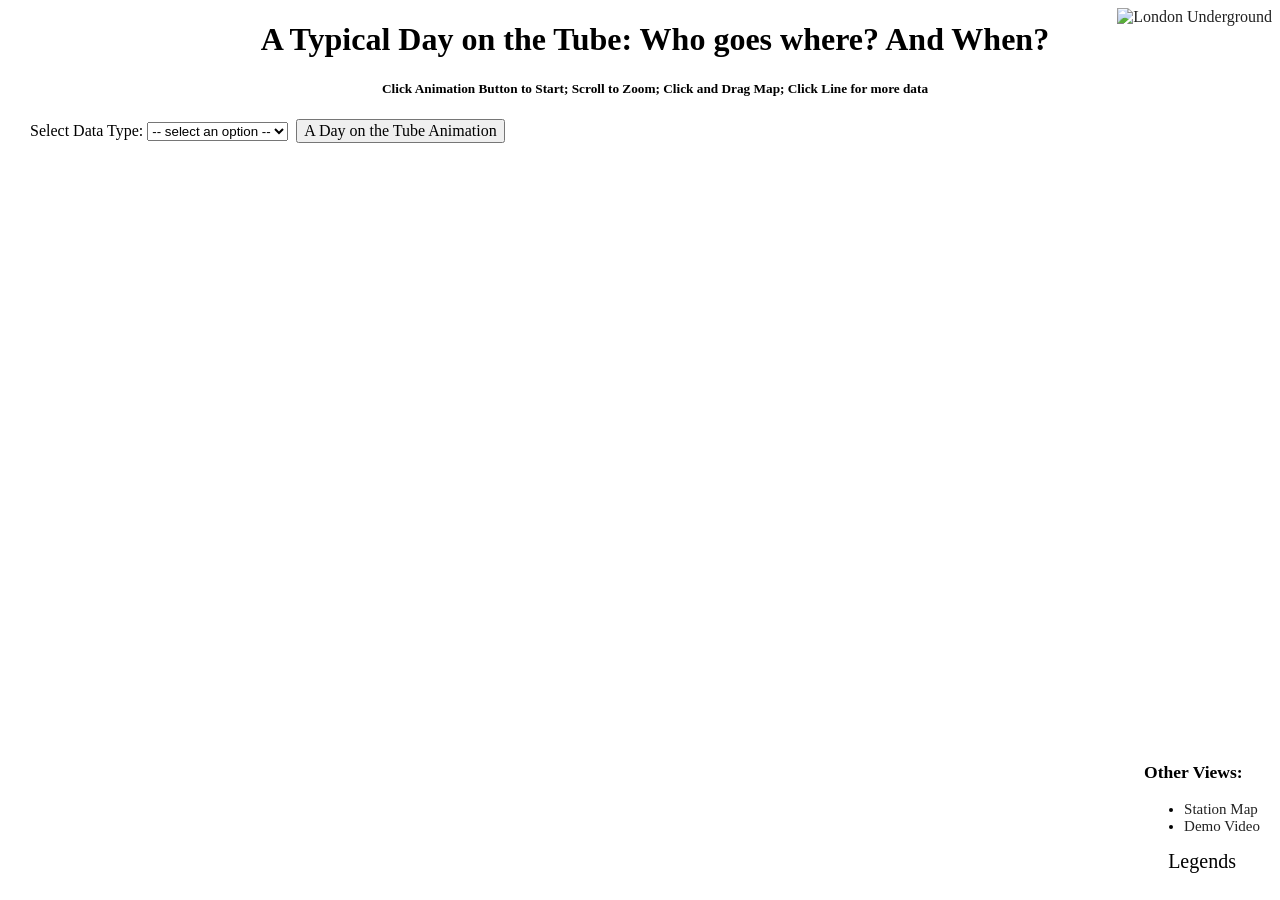
==== index.html @ 917e1bd4 "Modernize TubeVis for current browsers and improve the station views Libraries - Port the tube map a" ====
<!DOCTYPE html>
<html lang="en">
<head>
    <meta charset="UTF-8">
    <meta name="viewport" content="width=device-width, initial-scale=1">
    <title>6630 London Tube Project</title>
    <link rel="preconnect" href="https://fonts.googleapis.com">
    <link rel="preconnect" href="https://fonts.gstatic.com" crossorigin>
    <link href="https://fonts.googleapis.com/css2?family=Hammersmith+One&display=swap" rel="stylesheet">
    <link rel="icon" href="data:,">
    <link rel="stylesheet" href="tubeMap.css">
    <script src="https://cdn.jsdelivr.net/npm/d3@7.9.0/dist/d3.min.js"></script>
    <script src="js/tubeData.js"></script>
    <script src="d3-tube-map/d3-tube-map.js"></script>
</head>
<body>

<audio id="tubesounds" src="audio/TubeSounds.mp3" preload="auto"></audio>

<a href="https://tfl.gov.uk/modes/tube/" class="roundel" target="_blank" rel="noopener">
    <img src="https://vignette.wikia.nocookie.net/logopedia/images/3/3a/London_Underground_1970_roundel_small.png/revision/latest?cb=20120209090410"
         alt="London Underground" width="100" height="80">
</a>

<div class="linechart">
    <div class="close" role="button" tabindex="0">Close</div>
    <div class="station"></div>
    <div class="legends">
        <div class="sunday">Sunday</div>
        <div class="saturday">Saturday</div>
        <div class="week">Week</div>
    </div>
    <div class="chartWrapper">
        <div class="entry"></div>
        <div class="exit"></div>
    </div>
</div>

<div id="floating-panel1">
    <h1>A Typical Day on the Tube: Who goes where? And When?</h1>
    <h5>Click Animation Button to Start; Scroll to Zoom; Click and Drag Map; Click Line for more data</h5>

    <label for="entry-exit">Select Data Type:</label>
    <select id="entry-exit">
        <option value="null"> -- select an option --</option>
        <option value="both">Both Entry &amp; Exit</option>
        <option value="entry">Entry</option>
        <option value="exit">Exit</option>
    </select>

    <button id="tube-button" type="button">A Day on the Tube Animation</button>
    <span id="animation-controls" hidden>
        <button id="stopButton" class="button" type="button">Stop Animation</button>
        <button id="pause" class="button" type="button">Pause Audio</button>
        <button id="volup" class="button" type="button">Vol +</button>
        <button id="voldown" class="button" type="button">Vol -</button>
    </span>

    <div class="barChartDropDown">
        <button id="back-to-map" class="button" type="button">&larr; Back to full map</button>
        <h4 class="lineMode">Select a Station on the Line, then a Station to Compare. Click here for yearly counts.</h4>
        <div class="selectItems">
            <div class="dropleft"></div>
            <div class="dropRight"></div>
        </div>
    </div>
</div>

<div id="legend" class="legendWrapper">
    <div id="circlekey" style="display:none">
        <h3>Circle Key:</h3>
        <div style="clear: both;">
            <div class="keyLineItem" style="background-color: red;">&nbsp;</div>
            <div class="keyItemText">Entries</div>
            <div style="clear: both;">
                <div class="keyLineItem" style="background-color: #00A4A7;">&nbsp;</div>
                <div class="keyItemText">Exits</div>
            </div>
        </div>
    </div>
    <div>
        <h3>Other Views:</h3>
        <ul>
            <li><a href="map.html">Station Map</a></li>
            <li><a href="video.html">Demo Video</a></li>
        </ul>
    </div>

    <div id="clock" class="clock"></div>
    <div style="clear: both;"></div>
    <div id="journey" class="journey"></div>
    <div class="legendTitle">Legends</div>
    <div class="stationLegend"></div>
    <div style="clear: both;">&nbsp;</div>
</div>


<div id="tube-map">
    <section class="barChartWrapper" aria-label="Station survey charts">
        <div class="surveyHeader"></div>
        <div class="surveyGrid">
            <figure class="surveyCard">
                <figcaption><span class="surveyTitle">Age</span><span class="surveySub">Age group, years</span></figcaption>
                <div class="ageChart" data-title="Age"></div>
            </figure>
            <figure class="surveyCard">
                <figcaption><span class="surveyTitle">Sex</span><span class="surveySub">Respondents</span></figcaption>
                <div class="sexChart" data-title="Sex"></div>
            </figure>
            <figure class="surveyCard">
                <figcaption><span class="surveyTitle">Journey time</span><span class="surveySub">Minutes</span></figcaption>
                <div class="journeyChart" data-title="Journey time"></div>
            </figure>
            <figure class="surveyCard">
                <figcaption><span class="surveyTitle">Market segment</span><span class="surveySub">Type of traveller</span></figcaption>
                <div class="marketChart" data-title="Market segment"></div>
            </figure>
        </div>
    </section>
</div>

<script>
    const el = document.getElementById('tube-map');
    const width = 1600;
    const height = 1024;

    const ageInCSV = ["Under 16", "16 - 19", "20 - 24", "25 - 34", "35 - 44", "45 - 59", "60 - 64", "65 - 70", "Over 70"];
    const ageMap = new Map();
    ageInCSV.forEach((d, i) => ageMap.set(`cat${i}`, d));

    const journeyInCSV = ["< 15 mins", "15 - 30", "30 - 45", "45 - 60", "60 - 90", "over 90"];
    const journeyMap = new Map();
    journeyInCSV.forEach((d, i) => journeyMap.set(`cat${i}`, d));

    const marketInCSV = ["Commuter", "Leisure", "Tourist", "Not known"];
    const marketMap = new Map();
    marketInCSV.forEach((d, i) => marketMap.set(`cat${i}`, d));

    const svg = d3.select(el)
        .append('svg')
        .attr('width', width)
        .attr('height', height)
        .attr("id", "container");

    const map = tubeMap.tubeMap()
        .width(width)
        .height(height)
        .margin({
            top: height / 50,
            right: width / 7,
            bottom: height / 10,
            left: width / 7,
        });

    // ---- Data loading -------------------------------------------------------

    Promise.all([
        d3.json('stations.json'),
        Promise.all(TubeData.COUNT_YEARS.map(TubeData.loadCounts)),  // Line charts
        d3.csv('tubedata/RODS_2016/age/1.csv'),                       // Bar charts
        d3.csv('tubedata/RODS_2016/age/2.csv'),
        d3.csv('tubedata/RODS_2016/journeytime/1.csv'),
        d3.csv('tubedata/RODS_2016/journeytime/2.csv'),
        d3.csv('tubedata/RODS_2016/market/1.csv'),
        d3.csv('tubedata/RODS_2016/market/2.csv'),
    ]).then(([stations, counts, age1, age2, journey1, journey2, market1, market2]) => {
        const resolveStation = TubeData.stationIndex(stations.stations);
        const withKeys = rows => rows.map(d => ({...d, keys: resolveStation(d.station)}));

        const dataStore = {
            stations,
            yearData: withKeys(counts.flat()),
            ageData: withKeys(formatAgeSex([age1, age2])),
            journeyData: withKeys(formatJourney([journey1, journey2])),
            marketData: withKeys(formatMarket([market1, market2])),
        };

        addLegends(stations);
        svg.datum(dataStore).call(map);
    }).catch(error => {
        console.error(error);
        alert('Could not load the tube data. If you opened index.html directly from disk, ' +
            'serve the folder over HTTP instead (see README).');
    });

    const addLegends = ({lines}) => {
        const uniqueOnly = lines.filter((x, i, a) => a.findIndex(y => y.name === x.name) === i);

        const select = d3.select('.stationLegend')
            .selectAll('div')
            .data(uniqueOnly)
            .join('div')
            .classed('rowLegend', true);

        select.append('div')
            .classed('legendColor', true)
            .style('background', d => d.color);
        select.append('div')
            .classed('legendName', true)
            .text(d => d.name);
    };

    const totalDayOnly = (files, rowMapper) =>
        files.flat().map(rowMapper).filter(d => d.period === 'Totalday');

    const formatMarket = files => totalDayOnly(files, d => ({
        cat0: parseFloat(d.Commuter),
        cat1: parseFloat(d.Leisure),
        cat2: parseFloat(d.Tourist),
        cat3: parseFloat(d.Notknown),
        nlc: d.NLC,
        station: d.Station,
        period: d.timePeriod
    }));

    const formatJourney = files => totalDayOnly(files, d => ({
        cat0: parseFloat(d.cat0),
        cat1: parseFloat(d.cat1),
        cat2: parseFloat(d.cat2),
        cat3: parseFloat(d.cat3),
        cat4: parseFloat(d.cat4),
        cat5: parseFloat(d.cat5),
        nlc: d.NLC,
        station: d.Station,
        period: d.Timeperiod
    }));

    const formatAgeSex = files => totalDayOnly(files, d => ({
        cat0: parseFloat(d.cat0),
        cat1: parseFloat(d.cat1),
        cat2: parseFloat(d.cat2),
        cat3: parseFloat(d.cat3),
        cat4: parseFloat(d.cat4),
        cat5: parseFloat(d.cat5),
        cat6: parseFloat(d.cat6),
        cat7: parseFloat(d.cat7),
        cat8: parseFloat(d.cat8),
        period: d.timePeriod,
        male: parseFloat(d.Male),
        female: parseFloat(d.Female),
        nlc: d.NLC,
        station: d.Station
    }));

    // ---- "A Day on the Tube" animation -------------------------------------

    const sound = document.getElementById('tubesounds');
    const startButton = document.getElementById('tube-button');
    const controls = document.getElementById('animation-controls');
    const pauseButton = document.getElementById('pause');

    // The clock runs from 05:00 through to 04:59 the next morning, one tick per minute
    const buildTimeTable = () => {
        const format = d3.timeFormat("%H:%M");
        const date = new Date();
        const hours = d3.range(5, 24).concat(d3.range(0, 5));
        return hours.flatMap(h => d3.range(60).map(min => {
            date.setHours(h, min, 0, 0);
            return format(date);
        }));
    };

    const stopAudio = () => {
        sound.pause();
        sound.currentTime = 0;
    };

    const onAnimationFinished = () => {
        stopAudio();
        controls.hidden = true;
        startButton.disabled = false;
    };

    let animationData = null;  // cached [stations, AEI summary]

    async function startTimeAnimation() {
        const type = document.getElementById("entry-exit").value;
        if (type === "null") {
            alert("Please choose data type");
            return;
        }

        startButton.disabled = true;
        controls.hidden = false;
        pauseButton.textContent = "Pause Audio";
        map.setTimeStop();

        sound.currentTime = 0;
        sound.play().catch(() => { /* autoplay can be blocked; the animation still runs */ });

        try {
            animationData = animationData || await Promise.all([
                d3.json("stations.json"),
                d3.csv("tubedata/RODS_2016/Misc/Stationflows/AEI-Summary.csv"),
            ]);
        } catch (error) {
            console.error(error);
            onAnimationFinished();
            return;
        }

        const [stationData, csvData] = animationData;
        map.startTimer(csvData, buildTimeTable(), stationData, type, onAnimationFinished);
    }

    startButton.addEventListener("click", startTimeAnimation);

    document.getElementById("stopButton").addEventListener("click", () => map.endTimer());

    // Leave the straightened-line view
    const returnToFullMap = () => map.returnToFullMap && map.returnToFullMap();
    document.getElementById("back-to-map").addEventListener("click", returnToFullMap);
    document.addEventListener("keydown", event => {
        if (event.key === "Escape") returnToFullMap();
    });

    pauseButton.addEventListener("click", () => {
        if (sound.paused) {
            sound.play().catch(() => {});
            pauseButton.textContent = "Pause Audio";
        } else {
            sound.pause();
            pauseButton.textContent = "Play Audio";
        }
    });

    const changeVolume = delta => {
        sound.volume = Math.min(1, Math.max(0, sound.volume + delta));
    };
    document.getElementById("volup").addEventListener("click", () => changeVolume(0.1));
    document.getElementById("voldown").addEventListener("click", () => changeVolume(-0.1));
</script>

</body>
</html>
---- tubeMap.css ----
html, body {
  width: 100%;
  height: 100%;

}

/* Always set the map height explicitly to define the size of the div
       * element that contains the map. */
      #map {
        height: 100%;
      }
      /* Optional: Makes the sample page fill the window. */
      html, body {
        height: 100%;
        margin: 0;
        padding: 0;
      }


body {
  overflow: hidden;
    display: flex;
    flex-direction: column;
}


@font-face {
  font-family: 'digital-7';
src: url('digital-7/digital-7 (mono).ttf');

}


.clock{
  font-family: 'digital-7';
  background-color:#333;
  font-size:60px;

  text-shadow:0px 0px 1px #fff;
  color: #F7F122;
  /*color:#fff;*/

}

.journey{
  font-family: 'digital-7';
  font-size:30px;
}
a {
  text-decoration: none;
  color: rgba(0,0,0,0.87);
}

a:hover {
  text-decoration: underline;
}

.md-sidenav-left p {
  font-size: 13px;
}

#sidebar{
    display: none;
}
.toggle-pub-button {
  margin: -30px 8px 10px;
  background-color: rgb(0,152,212);
  fill: rgb(255, 255, 255);
}

.angular-google-map-container { height: 300px; }

.autocomplete {
  width: 200px;
  position: absolute;
  margin-left: auto;
  margin-right: 60px;
  margin-top: 20px;
  left: auto;
  right: 20%;
}

.progress-wrapper {
  position: absolute;
  margin-left: auto;
  margin-right: 32px;
  margin-top: 10px;
  left: auto;
  right: 5%;
}

.progress {
    position: absolute;
    font-weight: 100;
    line-height: 1;
    transform: translateY(-50%) translateX(-50%);
    top: 50%;
    bottom: auto;
    left: 50%;
    color: rgba(0, 0, 0, 0.9);
    font-family: 'Hammersmith One', sans-serif;
    font-size: 22px;
    text-align: center;
}


h2.name {
  -webkit-margin-before: 0em;
  -webkit-margin-after: 0.2em;
  -webkit-margin-start: 0px;
  -webkit-margin-end: 0px;
}
text {
  font-family: 'Hammersmith One', sans-serif;
  fill: #0019A8;
  font-size: 12px;
  cursor: pointer;
  font-weight: normal;
}
.side-nav-content {
  overflow-x: hidden;
  margin: -20px 0px 0px 0px;
}
.side-nav-info-icon {
  margin: 0px 24px 0px 0px !important;
  color: rgb(49, 133, 255);
}
.side-nav-info-list md-list-item {
  padding: 0px 24px 6px 0px;
  min-height: 0px;
}
text.highlighted {
  text-decoration: line-through;
}
.keyLineItem
{
	float: left;
	margin: 4px 5px;
	width: 18px;
	height: 4px;
	border-radius: 2px;
	cursor: pointer;
}
.keyItemText
{
	float: left; font-size: 15px;
}

.line {
  opacity: 1.0;
  transition-property: opacity;
  transition-duration: 0.5s;
  transition-timing-function: ease-out;
  stroke-width: 5;
}
.line.translucent {
  opacity: 0.3;
}

.station {
  transition-property: opacity;
  transition-duration: 0.5s;
  transition-timing-function: ease-out;
}
.station.translucent {
  opacity: 0.3;
}
.interchange {
  transition-property: opacity;
  transition-duration: 0.5s;
  transition-timing-function: ease-out;
}
.interchange.translucent {
  opacity: 0.3;
}

.translucent {
  opacity: 0.3;
}
.notTranslucent{
  opacity: 1;
}
.line.notTranslucent{

  opacity: 1;
}
.label {
  transition-property: opacity;
  transition-duration: .5s;
  /* Scale each label around itself, not around the centre of the whole SVG */
  transform-box: fill-box;
  transform-origin: 50% 50%;
}

.line-station-label:hover {
  text-decoration: underline;
}

.line-station-label.selectedName {
  font-weight: bold;
}

.label.translucent {
  opacity: 0.1;
}

.label.selected {
  transform: scale(1.2);
}

.linechart {
  display: none;
  justify-content: center;
  height: 60vh;
  border: 1px solid;
  flex-direction: column;
  align-items: center;
  position: absolute;
  z-index: 2;
  background: white;
  left: 10%;
  top: 10%;
}

.chartWrapper {
  display: flex;
  justify-content: center;
  align-items: center;
}

.station {
  font-size: 20px;
  margin-bottom: 5px;
}

.entry {
  margin-right: 10px;
}



.legends {
  display: flex;
  width: 300px;
  justify-content: space-around;
  cursor: pointer;

}

.legends > div {
  padding: 5px;
  font-size: 20px;
  color: white;
}

.close {
  align-self: flex-end;
  margin-right: 10px;
  margin-top: 10px;
  font-size: 20px;
  cursor: pointer;
}

.closebarChart, .closebarDiifChart {
  align-self: flex-start;
  background: white !important;
  margin-left: -50px;
  font-size: 20px;
  cursor: pointer;
}

.modal {
  background: grey;
  fill: grey;
}

.hideMe {
  display: none;
}

.notVisible {
  opacity: 0;

}

.notVisibleLegend {
  opacity: 0.5;
}

.barChart {

}

.notSelected{
  fill: #ffffff;
}
.stationSelect{

}

.stationSelected{
  fill: #2a78d6;
}

.stationSelect:hover{
  fill: #b7d3f6;
}

.compareSelected{
  fill: #eb6834;
}

.mainBarWrapper {
  display: none;
}

.barChartWrapper, .barDiffChartWrapper {
  display: none;
  justify-content: center;
}
.river{
  stroke-width: 10;
}

.row {
  background: white !important;
}

.innerBarChart {
  display: flex;
  flex-direction: column;
  justify-content: center;
  align-items: center;
  font-size: 20px;
}

.showBarDiff {
  cursor: pointer;
}

.barChartDropDown {
  width: 200px;
  display: none;
  flex-direction: column;
  justify-content: center;
}


.showBarDiff {
  display: none;
}

.selectItems {
  display: flex;
}

.dropleft, .dropRight {
  padding: 5px;
}



.showBarDiff {
  display: block;
  background: grey;
  color: white;
  height: 30px;
  font-size: 21px;
}

.legendWrapper {
  position: absolute;
  right: 20px;
  bottom: 10px;
  font-size: 15px;
}

.legendTitle {
  font-size: 20px;
  text-align: center;
}

.rowLegend {
  height: 20px;
  font-size: 15px;
  width: 150px;
  display: flex;
  justify-content: center;
  align-items: center;
}

.legendName {
  width: 150px;
  padding: 10px;
}

.rowLegend:nth-child(odd) {
  background-color: #eee;
}

.rowLegend:nth-child(even) {
  background-color: #fff;
}

.legendColor {
  height: 5px;
  width: 50px;
}

.lineMode {
  display: none;
  /*height: 30px;*/
  /*//font-size: 20px;*/
}
.showMe {
  display: flex;
}

/* ---- Layout (previously inline styles in index.html) ---- */
body {
  background: #fff;
}

.roundel {
  position: absolute;
  top: 8px;
  right: 8px;
  z-index: 1;
}

.roundel img {
  width: 100px;
  height: 80px;
}

#floating-panel1 {
  margin-left: 30px;
  margin-bottom: 10px;
}

#floating-panel1 h1,
#floating-panel1 h5 {
  text-align: center;
}

#floating-panel1 button {
  font: inherit;
  margin-left: 4px;
}

#floating-panel1 button:disabled {
  cursor: progress;
  opacity: 0.6;
}

#tube-map {
  width: 80%;
  height: 80%;
  margin: 0 30px 30px 30px;
}

.clock,
.journey {
  float: right;
  text-align: center;
}

/* Yearly entry/exit line chart paths are lines, not filled areas */
.linechart path.line {
  fill: none;
  stroke-width: 2;
}


#back-to-map {
  align-self: flex-start;
  margin-bottom: 8px;
  cursor: pointer;
}

/* ---- Straightened-line view: page scrolls; station charts sit between
   the menus and the line, which moves down to make room ---- */
body.line-mode {
  overflow-y: auto;
}

#tube-map {
  display: flex;
  flex-direction: column;
}

#tube-map > .barChartWrapper {
  order: 1;
}

#tube-map > #container {
  order: 2;
  flex: none;
}

/* ---- Station survey charts ---- */
.barChartWrapper {
  --chart-surface: #ffffff;
  --chart-border: #e4e2dc;
  --chart-hover: #f4f3ef;
  --chart-grid: #ebe9e4;
  --chart-baseline: #c9c7c0;
  --text-primary: #0b0b0b;
  --text-secondary: #52514e;
  --text-muted: #76756f;
  width: 100%;
  max-width: 1400px;
  padding-bottom: 8px;
  scroll-margin-top: 12px;
  font-family: system-ui, -apple-system, "Segoe UI", sans-serif;
  color: var(--text-primary);
}

.barChartWrapper.showMe {
  display: block;
}

.surveyHeader {
  display: flex;
  flex-wrap: wrap;
  align-items: center;
  gap: 6px 20px;
  margin: 4px 0 14px;
}

.surveyHeader h2 {
  margin: 0;
  font: 24px 'Hammersmith One', sans-serif;
  color: var(--text-primary);
}

.surveyLegend {
  display: flex;
  gap: 16px;
  font-size: 14px;
}

.surveyLegendItem {
  display: inline-flex;
  align-items: center;
  gap: 6px;
}

.surveyLegendItem .swatch {
  width: 12px;
  height: 12px;
  border-radius: 3px;
}

.surveyNote {
  flex-basis: 100%;
  margin: 0;
  font-size: 13px;
  color: var(--text-secondary);
}

.surveyGrid {
  display: grid;
  grid-template-columns: repeat(auto-fill, minmax(260px, 1fr));
  gap: 16px;
  align-items: start;
}

.surveyCard {
  margin: 0;
  padding: 14px 16px 10px;
  background: var(--chart-surface);
  border: 1px solid var(--chart-border);
  border-radius: 10px;
  box-shadow: 0 1px 2px rgba(0, 0, 0, 0.04);
  min-width: 0;
}

.surveyCard figcaption {
  display: flex;
  flex-direction: column;
  gap: 2px;
  margin-bottom: 10px;
}

.surveyTitle {
  font: 17px 'Hammersmith One', sans-serif;
  color: var(--text-primary);
}

.surveySub {
  font-size: 12px;
  color: var(--text-secondary);
}

.surveyChart {
  display: block;
  overflow: visible;
}

.surveyChart text {
  font-family: system-ui, -apple-system, "Segoe UI", sans-serif;
  font-variant-numeric: tabular-nums;
  cursor: default;
  user-select: none;
}

.surveyChart .category-label {
  fill: var(--text-primary);
  font-size: 12px;
}

.surveyChart .value-label {
  fill: var(--text-secondary);
  font-size: 11px;
}

.surveyChart .tick-labels text {
  fill: var(--text-muted);
  font-size: 10px;
}

.surveyChart .grid line {
  stroke: var(--chart-grid);
  stroke-width: 1;
}

.surveyChart .baseline {
  stroke: var(--chart-baseline);
  stroke-width: 1;
}

.surveyChart .rowHover {
  fill: transparent;
  rx: 4px;
}

.surveyChart .surveyRow:hover .rowHover {
  fill: var(--chart-hover);
}

.chart-tooltip {
  position: fixed;
  z-index: 10;
  min-width: 160px;
  padding: 8px 10px;
  pointer-events: none;
  background: #ffffff;
  border: 1px solid #e4e2dc;
  border-radius: 8px;
  box-shadow: 0 4px 16px rgba(0, 0, 0, 0.12);
  font: 12px/1.5 system-ui, -apple-system, "Segoe UI", sans-serif;
  color: #0b0b0b;
  opacity: 0;
  transition: opacity 0.12s;
}

.chart-tooltip.visible {
  opacity: 1;
}

.chart-tooltip .tt-title {
  margin-bottom: 4px;
  font-weight: 600;
}

.chart-tooltip .tt-row {
  display: grid;
  grid-template-columns: 10px 1fr auto auto;
  align-items: center;
  gap: 8px;
  font-variant-numeric: tabular-nums;
}

.chart-tooltip .tt-swatch {
  width: 10px;
  height: 10px;
  border-radius: 2px;
}

.chart-tooltip .tt-value {
  font-weight: 600;
}

.chart-tooltip .tt-count {
  color: #52514e;
}
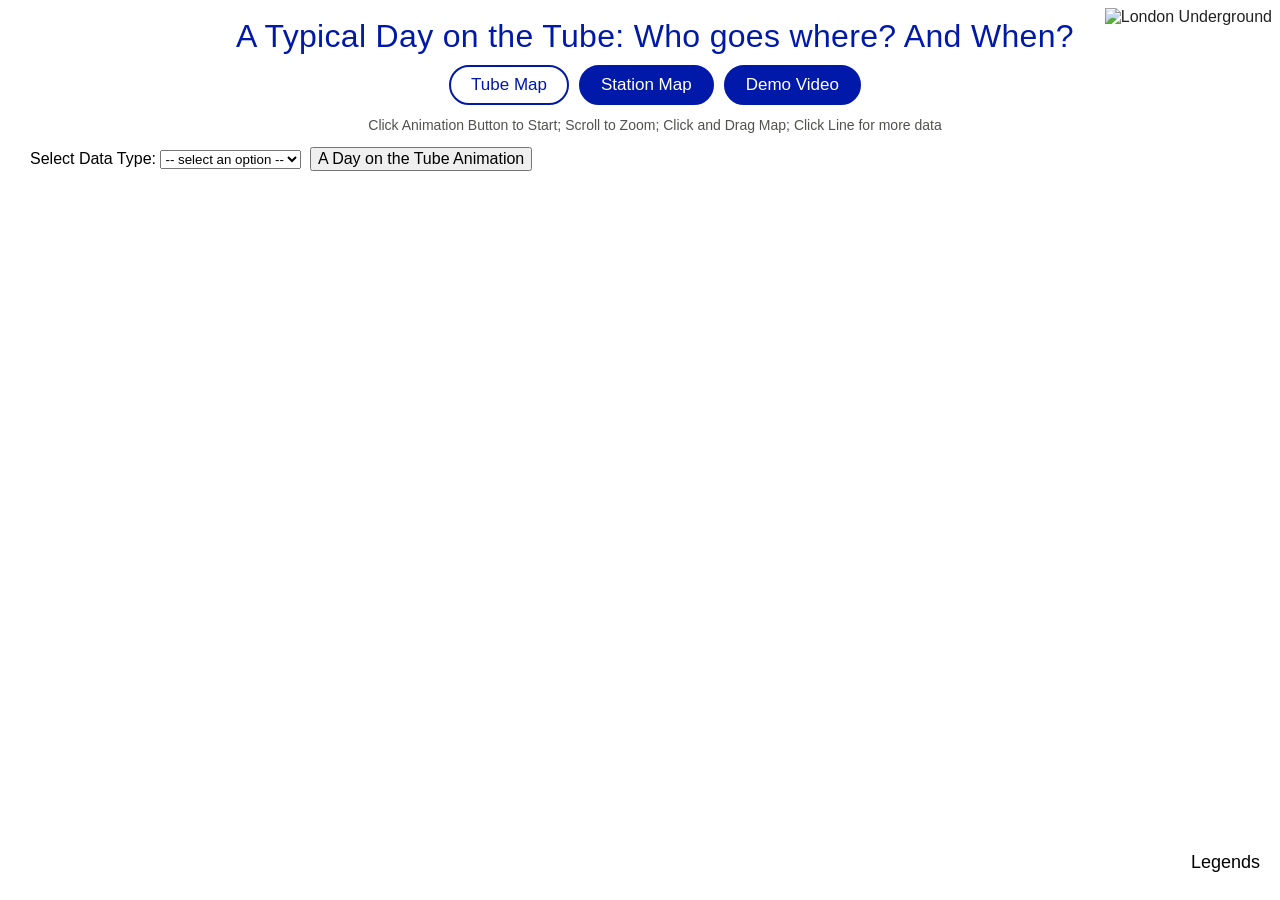
==== commit e46edbeb: "Share Underground-style header, font and tabs across all pages - New site.css with the Hammersmith O" ====
--- a/index.html
+++ b/index.html
@@ -8,6 +8,7 @@
     <link rel="preconnect" href="https://fonts.gstatic.com" crossorigin>
     <link href="https://fonts.googleapis.com/css2?family=Hammersmith+One&display=swap" rel="stylesheet">
     <link rel="icon" href="data:,">
+    <link rel="stylesheet" href="site.css">
     <link rel="stylesheet" href="tubeMap.css">
     <script src="https://cdn.jsdelivr.net/npm/d3@7.9.0/dist/d3.min.js"></script>
     <script src="js/tubeData.js"></script>
@@ -37,8 +38,13 @@
 </div>
 
 <div id="floating-panel1">
-    <h1>A Typical Day on the Tube: Who goes where? And When?</h1>
-    <h5>Click Animation Button to Start; Scroll to Zoom; Click and Drag Map; Click Line for more data</h5>
+    <h1 class="site-title">A Typical Day on the Tube: Who goes where? And When?</h1>
+    <nav class="site-nav" aria-label="Views">
+        <a href="index.html" aria-current="page">Tube Map</a>
+        <a href="map.html">Station Map</a>
+        <a href="video.html">Demo Video</a>
+    </nav>
+    <p class="site-subtitle">Click Animation Button to Start; Scroll to Zoom; Click and Drag Map; Click Line for more data</p>
 
     <label for="entry-exit">Select Data Type:</label>
     <select id="entry-exit">
@@ -78,14 +84,6 @@
             </div>
         </div>
     </div>
-    <div>
-        <h3>Other Views:</h3>
-        <ul>
-            <li><a href="map.html">Station Map</a></li>
-            <li><a href="video.html">Demo Video</a></li>
-        </ul>
-    </div>
-
     <div id="clock" class="clock"></div>
     <div style="clear: both;"></div>
     <div id="journey" class="journey"></div>
--- a/site.css
+++ b/site.css
@@ -0,0 +1,104 @@
+/* Shared look for every page: Underground-style type, the page title,
+   the tabs linking the three views, and the roundel.
+
+   Hammersmith One is an open font modelled on Johnston, the London
+   Underground typeface. It has a single weight, so headings use size and
+   colour rather than bold (browsers would otherwise fake a bold). */
+
+:root {
+  --tube-blue: #0019A8;
+  --tube-blue-dark: #000F6B;
+  --tube-red: #DC241F;
+  --text-secondary: #52514e;
+  --site-font: 'Hammersmith One', 'Gill Sans', 'Gill Sans MT', sans-serif;
+}
+
+body {
+  background: #fff;
+}
+
+body,
+button,
+select,
+input {
+  font-family: var(--site-font);
+}
+
+h1, h2, h3, h4, h5, h6, b, strong {
+  font-weight: normal;
+}
+
+/* ---- Title ---- */
+.site-title {
+  margin: 18px 120px 10px;
+  text-align: center;
+  font-size: 32px;
+  letter-spacing: 0.01em;
+  color: var(--tube-blue);
+}
+
+.site-subtitle {
+  margin: 12px 0 14px;
+  text-align: center;
+  font-size: 14px;
+  color: var(--text-secondary);
+}
+
+/* ---- Tabs linking the three views ---- */
+.site-nav {
+  display: flex;
+  flex-wrap: wrap;
+  justify-content: center;
+  gap: 10px;
+}
+
+.site-nav a {
+  padding: 8px 20px;
+  border: 2px solid var(--tube-blue);
+  border-radius: 999px;
+  background: var(--tube-blue);
+  color: #fff;
+  font-size: 17px;
+  text-decoration: none;
+  transition: background-color 0.15s, color 0.15s;
+}
+
+.site-nav a:hover,
+.site-nav a:focus-visible {
+  background: var(--tube-blue-dark);
+  border-color: var(--tube-blue-dark);
+  text-decoration: none;
+}
+
+.site-nav a:focus-visible {
+  outline: 3px solid var(--tube-red);
+  outline-offset: 2px;
+}
+
+/* The page you're on: outlined, not filled */
+.site-nav a[aria-current="page"] {
+  background: #fff;
+  color: var(--tube-blue);
+  cursor: default;
+}
+
+/* ---- Roundel, pinned top right ---- */
+.roundel {
+  position: absolute;
+  top: 8px;
+  right: 8px;
+  z-index: 1;
+}
+
+.roundel img {
+  width: 100px;
+  height: 80px;
+}
+
+/* Narrow windows: let the title use the full width under the roundel */
+@media (max-width: 700px) {
+  .site-title {
+    margin: 96px 16px 10px;
+    font-size: 26px;
+  }
+}
--- a/tubeMap.css
+++ b/tubeMap.css
@@ -421,26 +421,9 @@
   background: #fff;
 }
 
-.roundel {
-  position: absolute;
-  top: 8px;
-  right: 8px;
-  z-index: 1;
-}
-
-.roundel img {
-  width: 100px;
-  height: 80px;
-}
-
 #floating-panel1 {
   margin-left: 30px;
   margin-bottom: 10px;
-}
-
-#floating-panel1 h1,
-#floating-panel1 h5 {
-  text-align: center;
 }
 
 #floating-panel1 button {
@@ -685,3 +668,29 @@
 .chart-tooltip .tt-count {
   color: #52514e;
 }
+
+/* ---- Tube map page type (shared font, title and tabs live in site.css) ---- */
+#floating-panel1 h4.lineMode {
+  font-size: 16px;
+  color: #0019A8;
+  cursor: pointer;
+}
+
+.legendTitle {
+  font-size: 18px;
+  font-weight: normal;
+}
+
+/* Chart numbers keep a system font with even-width digits */
+.surveyChart .value-label,
+.surveyChart .tick-labels text,
+.chart-tooltip .tt-value,
+.chart-tooltip .tt-count {
+  font-family: system-ui, -apple-system, "Segoe UI", sans-serif;
+}
+
+.barChartWrapper,
+.surveyChart .category-label,
+.chart-tooltip {
+  font-family: 'Hammersmith One', 'Gill Sans', 'Gill Sans MT', sans-serif;
+}
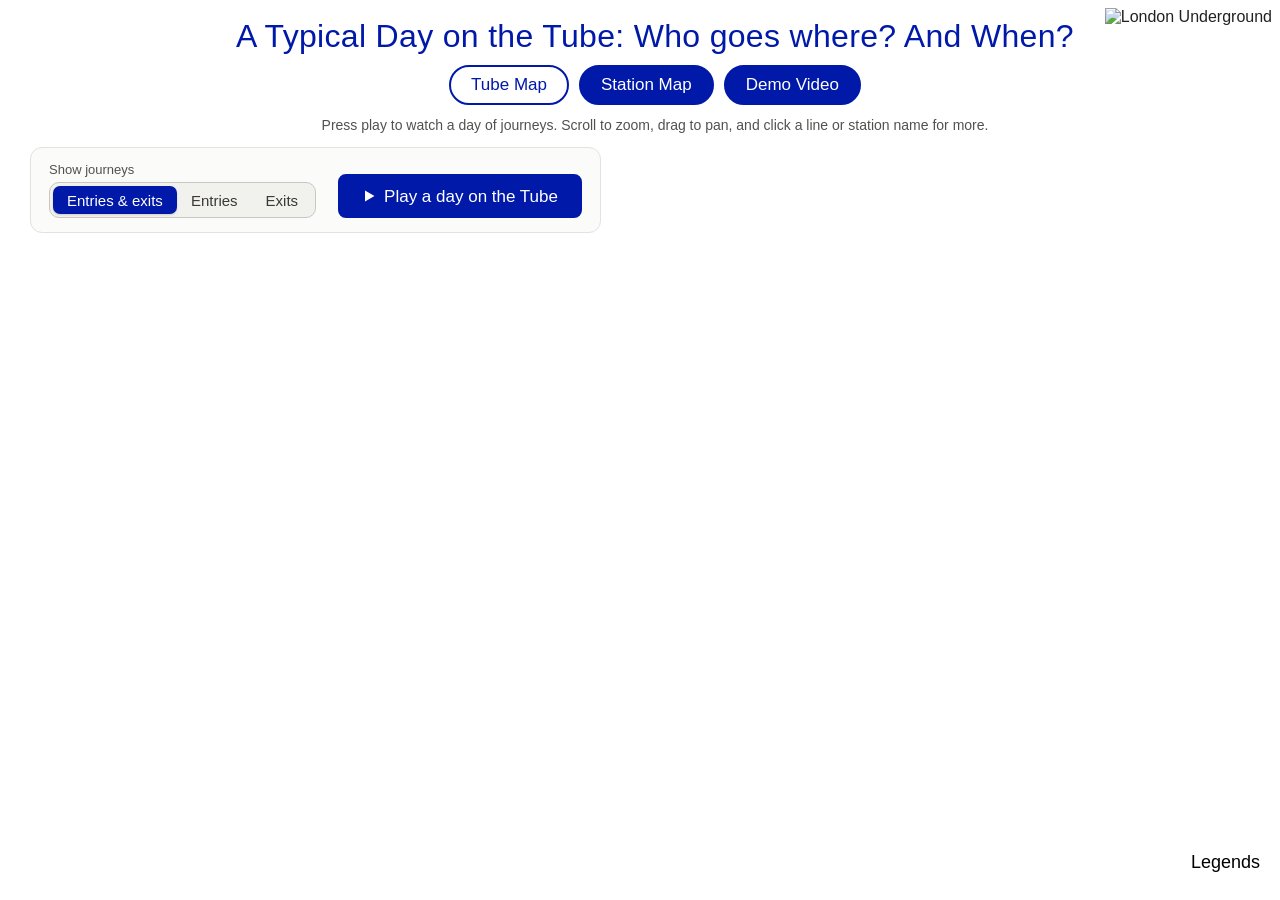
==== commit 84f7870f: "Redesign the page controls - Shared button, dropdown, toggle, switch and slider styles in site.css -" ====
--- a/index.html
+++ b/index.html
@@ -44,29 +44,50 @@
         <a href="map.html">Station Map</a>
         <a href="video.html">Demo Video</a>
     </nav>
-    <p class="site-subtitle">Click Animation Button to Start; Scroll to Zoom; Click and Drag Map; Click Line for more data</p>
-
-    <label for="entry-exit">Select Data Type:</label>
-    <select id="entry-exit">
-        <option value="null"> -- select an option --</option>
-        <option value="both">Both Entry &amp; Exit</option>
-        <option value="entry">Entry</option>
-        <option value="exit">Exit</option>
-    </select>
-
-    <button id="tube-button" type="button">A Day on the Tube Animation</button>
-    <span id="animation-controls" hidden>
-        <button id="stopButton" class="button" type="button">Stop Animation</button>
-        <button id="pause" class="button" type="button">Pause Audio</button>
-        <button id="volup" class="button" type="button">Vol +</button>
-        <button id="voldown" class="button" type="button">Vol -</button>
-    </span>
+    <p class="site-subtitle">Press play to watch a day of journeys. Scroll to zoom, drag to pan, and click a line or station name for more.</p>
+
+    <div class="toolbar tube-toolbar">
+        <div class="field">
+            <span class="field-label" id="data-type-label">Show journeys</span>
+            <fieldset class="segmented" id="entry-exit" aria-labelledby="data-type-label">
+                <input type="radio" name="entry-exit" id="type-both" value="both" checked>
+                <label for="type-both">Entries &amp; exits</label>
+                <input type="radio" name="entry-exit" id="type-entry" value="entry">
+                <label for="type-entry">Entries</label>
+                <input type="radio" name="entry-exit" id="type-exit" value="exit">
+                <label for="type-exit">Exits</label>
+            </fieldset>
+        </div>
+
+        <button id="tube-button" class="btn btn-primary btn-large" type="button">
+            <svg viewBox="0 0 14 14" aria-hidden="true"><path d="M3 1.5v11l9.5-5.5z"/></svg>
+            Play a day on the Tube
+        </button>
+
+        <div id="animation-controls" class="animation-controls" hidden>
+            <button id="stopButton" class="btn btn-danger" type="button">
+                <svg viewBox="0 0 14 14" aria-hidden="true"><rect x="2" y="2" width="10" height="10" rx="1"/></svg>
+                Stop
+            </button>
+            <button id="pause" class="btn" type="button" aria-pressed="false">Pause sound</button>
+            <label class="slider">
+                <span class="field-label">Volume</span>
+                <input id="volume" type="range" min="0" max="1" step="0.05" value="1" aria-label="Volume">
+            </label>
+        </div>
+    </div>
 
     <div class="barChartDropDown">
-        <button id="back-to-map" class="button" type="button">&larr; Back to full map</button>
-        <h4 class="lineMode">Select a Station on the Line, then a Station to Compare. Click here for yearly counts.</h4>
+        <div class="line-actions">
+            <button id="back-to-map" class="btn" type="button">&larr; Full map</button>
+            <button class="lineMode btn" type="button">Yearly counts</button>
+            <div class="field compare-field">
+                <label class="field-label" for="compare-select">Compare with</label>
+                <div class="dropleft"></div>
+            </div>
+        </div>
+        <p class="hint">Pick a station on the line (its dot or its name) to see who travels there, then choose another to compare.</p>
         <div class="selectItems">
-            <div class="dropleft"></div>
             <div class="dropRight"></div>
         </div>
     </div>
@@ -246,6 +267,13 @@
     const startButton = document.getElementById('tube-button');
     const controls = document.getElementById('animation-controls');
     const pauseButton = document.getElementById('pause');
+    const typePicker = document.getElementById('entry-exit');
+    const volume = document.getElementById('volume');
+
+    const setSoundButton = playing => {
+        pauseButton.textContent = playing ? "Pause sound" : "Play sound";
+        pauseButton.setAttribute('aria-pressed', String(!playing));
+    };
 
     // The clock runs from 05:00 through to 04:59 the next morning, one tick per minute
     const buildTimeTable = () => {
@@ -266,21 +294,20 @@
     const onAnimationFinished = () => {
         stopAudio();
         controls.hidden = true;
-        startButton.disabled = false;
+        startButton.hidden = false;
+        typePicker.disabled = false;
+        startButton.focus();
     };
 
     let animationData = null;  // cached [stations, AEI summary]
 
     async function startTimeAnimation() {
-        const type = document.getElementById("entry-exit").value;
-        if (type === "null") {
-            alert("Please choose data type");
-            return;
-        }
-
-        startButton.disabled = true;
+        const type = document.querySelector('input[name="entry-exit"]:checked').value;
+
+        startButton.hidden = true;
+        typePicker.disabled = true;
         controls.hidden = false;
-        pauseButton.textContent = "Pause Audio";
+        setSoundButton(true);
         map.setTimeStop();
 
         sound.currentTime = 0;
@@ -315,18 +342,14 @@
     pauseButton.addEventListener("click", () => {
         if (sound.paused) {
             sound.play().catch(() => {});
-            pauseButton.textContent = "Pause Audio";
+            setSoundButton(true);
         } else {
             sound.pause();
-            pauseButton.textContent = "Play Audio";
+            setSoundButton(false);
         }
     });
 
-    const changeVolume = delta => {
-        sound.volume = Math.min(1, Math.max(0, sound.volume + delta));
-    };
-    document.getElementById("volup").addEventListener("click", () => changeVolume(0.1));
-    document.getElementById("voldown").addEventListener("click", () => changeVolume(-0.1));
+    volume.addEventListener("input", () => { sound.volume = Number(volume.value); });
 </script>
 
 </body>
--- a/site.css
+++ b/site.css
@@ -102,3 +102,281 @@
     font-size: 26px;
   }
 }
+
+/* =====================================================================
+   Controls: buttons, dropdowns, segmented toggles, switches and sliders.
+   Shared by the Tube Map and Station Map pages.
+   ===================================================================== */
+
+:root {
+  --control-border: #c9c7c0;
+  --control-surface: #ffffff;
+  --control-hover: #f4f5fb;
+  --control-height: 36px;
+}
+
+/* ---- Buttons ---- */
+.btn {
+  display: inline-flex;
+  align-items: center;
+  justify-content: center;
+  gap: 8px;
+  height: var(--control-height);
+  padding: 0 16px;
+  border: 2px solid var(--tube-blue);
+  border-radius: 8px;
+  background: var(--control-surface);
+  color: var(--tube-blue);
+  font: 15px var(--site-font);
+  line-height: 1;
+  white-space: nowrap;
+  cursor: pointer;
+  transition: background-color 0.15s, border-color 0.15s, color 0.15s;
+}
+
+.btn:hover {
+  background: var(--control-hover);
+}
+
+.btn-primary {
+  background: var(--tube-blue);
+  color: #fff;
+}
+
+.btn-primary:hover {
+  background: var(--tube-blue-dark);
+  border-color: var(--tube-blue-dark);
+}
+
+.btn-danger {
+  border-color: var(--tube-red);
+  color: var(--tube-red);
+}
+
+.btn-danger:hover {
+  background: #fdf1f1;
+}
+
+.btn-large {
+  height: 44px;
+  padding: 0 22px;
+  font-size: 17px;
+}
+
+.btn:disabled {
+  opacity: 0.45;
+  cursor: not-allowed;
+}
+
+.btn svg {
+  width: 14px;
+  height: 14px;
+  fill: currentColor;
+  flex: none;
+}
+
+/* ---- Dropdowns ---- */
+.select {
+  height: var(--control-height);
+  padding: 0 34px 0 12px;
+  border: 1px solid var(--control-border);
+  border-radius: 8px;
+  background: var(--control-surface)
+    url("data:image/svg+xml,%3Csvg xmlns='http://www.w3.org/2000/svg' width='12' height='8' viewBox='0 0 12 8'%3E%3Cpath d='M1 1l5 5 5-5' fill='none' stroke='%230019A8' stroke-width='2'/%3E%3C/svg%3E")
+    no-repeat right 12px center;
+  color: #0b0b0b;
+  font: 15px var(--site-font);
+  appearance: none;
+  -webkit-appearance: none;
+  cursor: pointer;
+}
+
+.select:hover {
+  border-color: var(--tube-blue);
+}
+
+/* ---- Segmented toggle: a row of radio buttons styled as one control ---- */
+fieldset.control-group {
+  margin: 0;
+  padding: 0;
+  border: 0;
+  min-width: 0;
+}
+
+fieldset.segmented,
+.segmented {
+  position: relative;
+  display: inline-flex;
+  align-self: flex-start;
+  margin: 0;
+  min-width: 0;
+  padding: 3px;
+  border: 1px solid var(--control-border);
+  border-radius: 10px;
+  background: #f1f1ee;
+}
+
+.segmented input {
+  position: absolute;
+  opacity: 0;
+  pointer-events: none;
+}
+
+.segmented label {
+  display: inline-flex;
+  align-items: center;
+  height: calc(var(--control-height) - 8px);
+  padding: 0 14px;
+  border-radius: 7px;
+  color: #3a3936;
+  font-size: 15px;
+  white-space: nowrap;
+  cursor: pointer;
+  transition: background-color 0.15s, color 0.15s;
+}
+
+.segmented label:hover {
+  color: var(--tube-blue);
+}
+
+.segmented input:checked + label {
+  background: var(--tube-blue);
+  color: #fff;
+  box-shadow: 0 1px 2px rgba(0, 0, 0, 0.15);
+}
+
+.segmented:disabled label,
+fieldset:disabled .segmented label {
+  cursor: not-allowed;
+}
+
+/* ---- On/off switch (a styled checkbox) ---- */
+.switch {
+  display: inline-flex;
+  align-items: center;
+  gap: 8px;
+  height: var(--control-height);
+  font-size: 15px;
+  cursor: pointer;
+}
+
+.switch input {
+  position: relative;
+  width: 40px;
+  height: 22px;
+  margin: 0;
+  border-radius: 999px;
+  background: #b9b7b0;
+  appearance: none;
+  -webkit-appearance: none;
+  cursor: pointer;
+  transition: background-color 0.15s;
+}
+
+.switch input::after {
+  content: "";
+  position: absolute;
+  top: 3px;
+  left: 3px;
+  width: 16px;
+  height: 16px;
+  border-radius: 50%;
+  background: #fff;
+  box-shadow: 0 1px 2px rgba(0, 0, 0, 0.25);
+  transition: transform 0.15s;
+}
+
+.switch input:checked {
+  background: var(--tube-blue);
+}
+
+.switch input:checked::after {
+  transform: translateX(18px);
+}
+
+/* ---- Sliders ---- */
+.slider {
+  display: inline-flex;
+  align-items: center;
+  gap: 10px;
+  height: var(--control-height);
+}
+
+.slider input[type="range"] {
+  width: 140px;
+  accent-color: var(--tube-blue);
+  cursor: pointer;
+}
+
+.slider output {
+  min-width: 2.5em;
+  color: var(--tube-blue);
+  font-variant-numeric: tabular-nums;
+}
+
+/* ---- Labelled fields laid out in a wrapping toolbar ---- */
+.toolbar {
+  display: flex;
+  flex-wrap: wrap;
+  align-items: flex-end;
+  gap: 14px 22px;
+  padding: 14px 18px;
+  border: 1px solid #e4e2dc;
+  border-radius: 12px;
+  background: #fbfbfa;
+}
+
+.field {
+  display: flex;
+  flex-direction: column;
+  gap: 5px;
+}
+
+.field-label,
+.field > legend {
+  padding: 0;
+  font-size: 13px;
+  color: var(--text-secondary);
+}
+
+.toolbar-break {
+  flex-basis: 100%;
+  height: 0;
+}
+
+/* A group whose controls only apply in some modes */
+fieldset.control-group {
+  display: flex;
+  flex-wrap: wrap;
+  align-items: flex-end;
+  gap: 14px 22px;
+  transition: opacity 0.15s;
+}
+
+fieldset.control-group:disabled {
+  opacity: 0.45;
+}
+
+fieldset.control-group:disabled * {
+  cursor: not-allowed;
+}
+
+.hint {
+  margin: 0;
+  font-size: 14px;
+  color: var(--text-secondary);
+}
+
+/* ---- Keyboard focus ---- */
+.btn:focus-visible,
+.select:focus-visible,
+.switch input:focus-visible,
+.slider input:focus-visible {
+  outline: 3px solid var(--tube-red);
+  outline-offset: 2px;
+}
+
+.segmented input:focus-visible + label {
+  outline: 3px solid var(--tube-red);
+  outline-offset: 1px;
+}
--- a/tubeMap.css
+++ b/tubeMap.css
@@ -339,10 +339,10 @@
 }
 
 .barChartDropDown {
-  width: 200px;
   display: none;
   flex-direction: column;
-  justify-content: center;
+  gap: 8px;
+  margin-top: 12px;
 }
 
 
@@ -354,9 +354,7 @@
   display: flex;
 }
 
-.dropleft, .dropRight {
-  padding: 5px;
-}
+
 
 
 
@@ -426,14 +424,39 @@
   margin-bottom: 10px;
 }
 
-#floating-panel1 button {
-  font: inherit;
-  margin-left: 4px;
-}
-
-#floating-panel1 button:disabled {
-  cursor: progress;
-  opacity: 0.6;
+/* Data type, play button and the playback bar */
+.tube-toolbar {
+  width: fit-content;
+  max-width: 100%;
+  box-sizing: border-box;
+}
+
+.animation-controls {
+  display: flex;
+  flex-wrap: wrap;
+  align-items: flex-end;
+  gap: 10px 14px;
+}
+
+.animation-controls[hidden],
+#tube-button[hidden] {
+  display: none;
+}
+
+.animation-controls .slider {
+  align-self: center;
+}
+
+/* Straightened-line view: back, yearly counts and compare */
+.line-actions {
+  display: flex;
+  flex-wrap: wrap;
+  align-items: flex-end;
+  gap: 10px 14px;
+}
+
+.compare-field .select {
+  min-width: 200px;
 }
 
 #tube-map {
@@ -455,11 +478,6 @@
 }
 
 
-#back-to-map {
-  align-self: flex-start;
-  margin-bottom: 8px;
-  cursor: pointer;
-}
 
 /* ---- Straightened-line view: page scrolls; station charts sit between
    the menus and the line, which moves down to make room ---- */
@@ -670,12 +688,6 @@
 }
 
 /* ---- Tube map page type (shared font, title and tabs live in site.css) ---- */
-#floating-panel1 h4.lineMode {
-  font-size: 16px;
-  color: #0019A8;
-  cursor: pointer;
-}
-
 .legendTitle {
   font-size: 18px;
   font-weight: normal;
